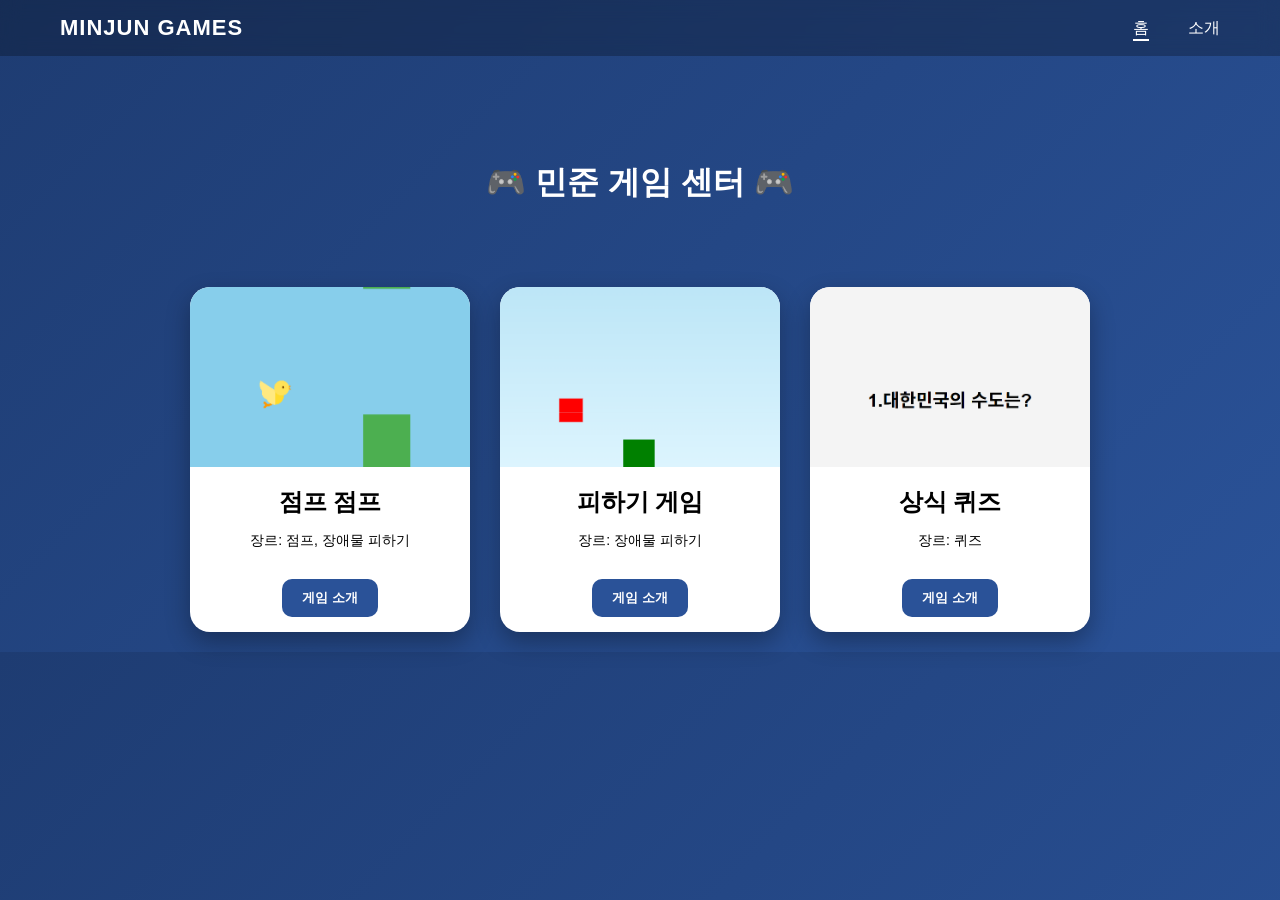
==== index.html @ 7a8a0d57 "Add files via upload" ====
<!DOCTYPE html>
<html>
<head>
<meta charset="UTF-8">
<title>민준 게임 센터</title>

<link rel="stylesheet" href="style.css">
<meta name="viewport" content="width=device-width, initial-scale=1.0">

<style>
body {
  margin: 0;
  font-family: Arial, sans-serif;
  background: linear-gradient(135deg, #1e3c72, #2a5298);
  text-align: center;
  color: white;
  overflow-x: hidden;
}

/* 🔵 네비게이션 바 */
.navbar {
  position: fixed;
  top: 0;
  width: 100%;
  background: rgba(0, 0, 0, 0.25);
  backdrop-filter: blur(10px);
  display: flex;
  justify-content: space-between;
  align-items: center;
  padding: 15px 60px;
  box-sizing: border-box;
  z-index: 1000;
}

.logo {
  font-size: 22px;
  font-weight: bold;
  cursor: pointer;
  letter-spacing: 1px;
}

.menu a {
  position: relative;
  margin-left: 35px;
  text-decoration: none;
  color: white;
  font-weight: 500;
  padding-bottom: 5px;
  transition: 0.3s;
}

.menu a::after {
  content: "";
  position: absolute;
  left: 0;
  bottom: 0;
  width: 0%;
  height: 2px;
  background: white;
  transition: 0.3s;
}

.menu a:hover::after {
  width: 100%;
}

.menu .active::after {
  width: 100%;
}

/* 제목 */
h1 {
  padding: 140px 0 40px 0;
  opacity: 0;
  transform: translateY(-30px);
  animation: fadeDown 1s ease forwards;
}

@keyframes fadeDown {
  to {
    opacity: 1;
    transform: translateY(0);
  }
}

/* 카드 영역 */
.container {
  display: flex;
  justify-content: center;
  gap: 30px;
  flex-wrap: wrap;
  padding: 20px;
}

.card {
  background: white;
  color: black;
  width: 280px;
  border-radius: 20px;
  overflow: hidden;
  box-shadow: 0 10px 25px rgba(0,0,0,0.3);
  transform: translateY(50px);
  opacity: 0;
  animation: fadeUp 0.8s ease forwards;
}

.card:nth-child(1) { animation-delay: 0.3s; }
.card:nth-child(2) { animation-delay: 0.6s; }
.card:nth-child(3) { animation-delay: 0.9s; }

@keyframes fadeUp {
  to {
    opacity: 1;
    transform: translateY(0);
  }
}

.card:hover {
  transform: translateY(-10px);
  transition: 0.3s;
}

.card img {
  width: 100%;
  height: 180px;
  object-fit: cover;
}

.card h2 {
  margin: 15px 0 5px 0;
}

.card p {
  padding: 0 15px;
  font-size: 14px;
}

.card button {
  margin: 15px;
  padding: 10px 20px;
  border: none;
  border-radius: 10px;
  background: #2a5298;
  color: white;
  font-weight: bold;
  cursor: pointer;
  transition: 0.2s;
}

.card button:hover {
  background: #1e3c72;
  transform: scale(1.05);
}
</style>
</head>

<body>

<!-- 🔵 네비게이션 바 -->
<div class="navbar">
  <div class="logo" onclick="location.href='index.html'">
    MINJUN GAMES
  </div>

  <div class="menu">
    <a href="index.html" class="active">홈</a>
    <a href="about.html">소개</a>
  </div>
</div>

<h1>🎮 민준 게임 센터 🎮</h1>

<div class="container">

  <div class="card">
    <img src="game1.png">
    <h2>점프 점프</h2>
    <p>장르: 점프, 장애물 피하기</p>
    <button onclick="location.href='game1.html'">게임 소개</button>
  </div>

  <div class="card">
    <img src="game2.png">
    <h2>피하기 게임</h2>
    <p>장르: 장애물 피하기</p>
    <button onclick="location.href='game2.html'">게임 소개</button>
  </div>

  <div class="card">
    <img src="game3.png">
    <h2>상식 퀴즈</h2>
    <p>장르: 퀴즈</p>
    <button onclick="location.href='game3.html'">게임 소개</button>
  </div>

</div>

</body>
</html>
---- style.css ----
.navbar {
  position: fixed;
  top: 0;
  width: 100%;
  background: rgba(0, 0, 0, 0.25);
  backdrop-filter: blur(12px);
  display: flex;
  justify-content: space-between;
  align-items: center;
  padding: 15px 60px;
  box-sizing: border-box;
  z-index: 1000;
}

.logo {
  font-size: 22px;
  font-weight: bold;
  cursor: pointer;
  letter-spacing: 1px;
}

.menu a {
  position: relative;
  margin-left: 35px;
  text-decoration: none;
  color: white;
  font-weight: 500;
  padding-bottom: 5px;
  transition: 0.3s;
}

/* 밑줄 애니메이션 */
.menu a::after {
  content: "";
  position: absolute;
  left: 0;
  bottom: 0;
  width: 0%;
  height: 2px;
  background: white;
  transition: 0.3s;
}

.menu a:hover::after {
  width: 100%;
}

.menu a:hover {
  opacity: 0.8;
}

.menu .active::after {
  width: 100%;
}

h1 {
  padding-top: 120px;
}

.insta {
  display: inline-block;
  margin-top: 30px;
  padding: 12px 28px;
  background: linear-gradient(45deg, #f58529, #dd2a7b, #8134af, #515bd4);
  color: white;
  text-decoration: none;
  border-radius: 30px;
  font-weight: bold;
  transition: 0.3s;
  box-shadow: 0 8px 18px rgba(0,0,0,0.25); /* 🔥 그림자 추가 */
}

.insta:hover {
  transform: scale(1.05);
  opacity: 0.95;
  box-shadow: 0 12px 25px rgba(0,0,0,0.35); /* 🔥 호버 시 더 자연스럽게 */
}

.navbar {
  position: fixed;
  top: 0;
  width: 100%;
  background: rgba(0, 0, 0, 0.25);
  backdrop-filter: blur(10px);
  display: flex;
  justify-content: space-between;
  align-items: center;
  padding: 15px 60px;
  box-sizing: border-box;
  z-index: 1000;
}

.logo {
  font-size: 22px;
  font-weight: bold;
  cursor: pointer;
  letter-spacing: 1px;
}

.menu a {
  position: relative;
  margin-left: 35px;
  text-decoration: none;
  color: white;
  font-weight: 500;
  padding-bottom: 5px;
  transition: 0.3s;
}

.menu a::after {
  content: "";
  position: absolute;
  left: 0;
  bottom: 0;
  width: 0%;
  height: 2px;
  background: white;
  transition: 0.3s;
}

.menu a:hover::after {
  width: 100%;
}

.menu .active::after {
  width: 100%;
}

/* 📱 모바일 최적화 */
@media (max-width: 768px) {

  .navbar {
    padding: 15px 20px;
  }

  .logo {
    font-size: 18px;
  }

  .menu a {
    margin-left: 15px;
    font-size: 14px;
  }

  h1 {
    padding: 120px 10px 30px 10px;
    font-size: 22px;
  }

  .container {
    flex-direction: column;
    align-items: center;
  }

  .card {
    width: 90%;
  }

  .container-about {
    width: 90%;
    margin: 150px auto 80px auto;
    padding: 25px;
  }

}

@media (max-width: 768px) {

  .navbar {
    padding: 15px 20px;
  }

  .menu {
    display: flex;
    align-items: center;
  }

  .menu a {
    margin-left: 15px;
    font-size: 14px;
  }
}
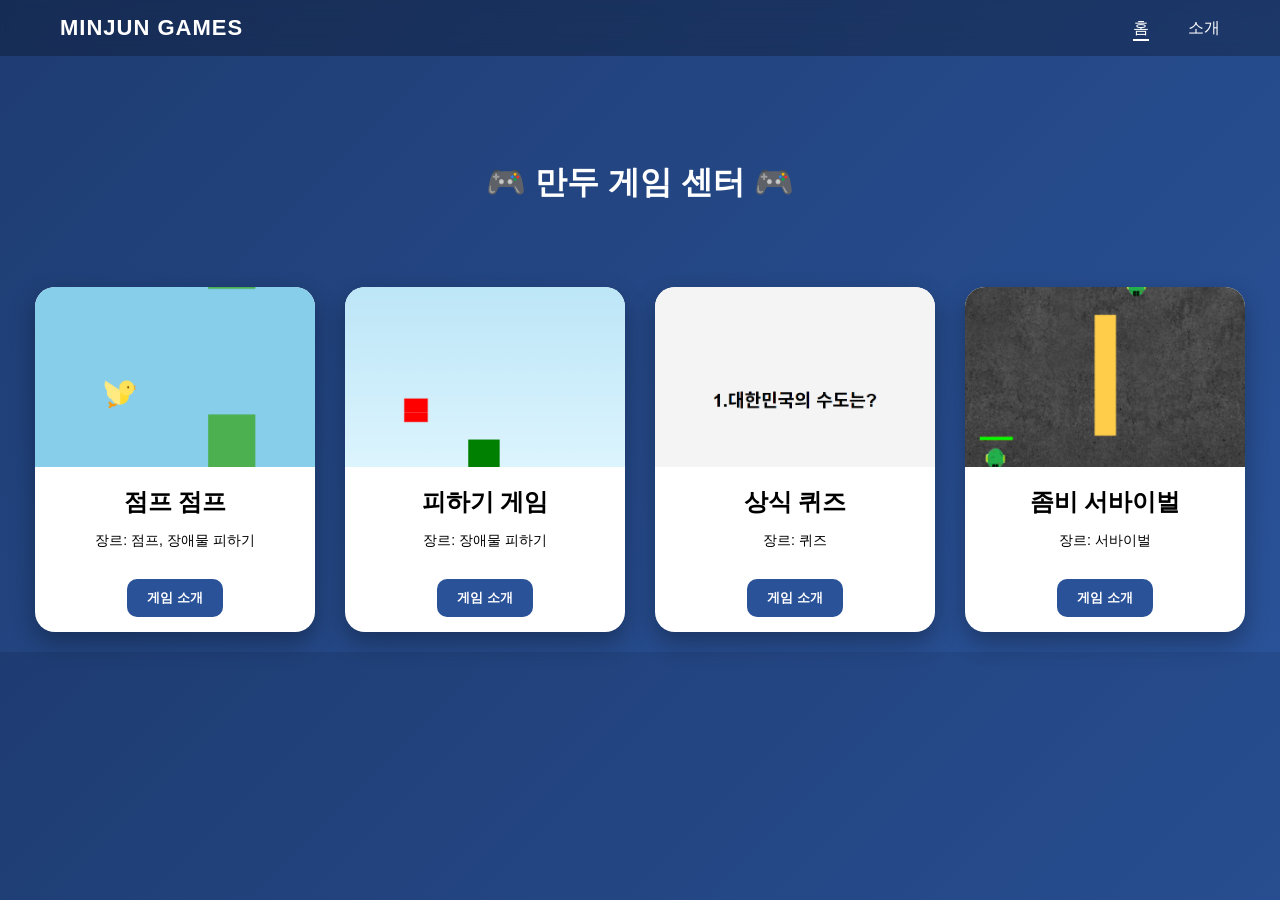
==== commit 6b55b4bd: "Add files via upload" ====
--- a/index.html
+++ b/index.html
@@ -2,7 +2,7 @@
 <html>
 <head>
 <meta charset="UTF-8">
-<title>민준 게임 센터</title>
+<title>만두 게임 센터</title>
 
 <link rel="stylesheet" href="style.css">
 <meta name="viewport" content="width=device-width, initial-scale=1.0">
@@ -168,7 +168,7 @@
   </div>
 </div>
 
-<h1>🎮 민준 게임 센터 🎮</h1>
+<h1>🎮 만두 게임 센터 🎮</h1>
 
 <div class="container">
 
@@ -193,6 +193,13 @@
     <button onclick="location.href='game3.html'">게임 소개</button>
   </div>
 
+  <div class="card">
+    <img src="game4.png">
+    <h2>좀비 서바이벌</h2>
+    <p>장르: 서바이벌</p>
+    <button onclick="location.href='game4.html'">게임 소개</button>
+  </div>
+
 </div>
 
 </body>
